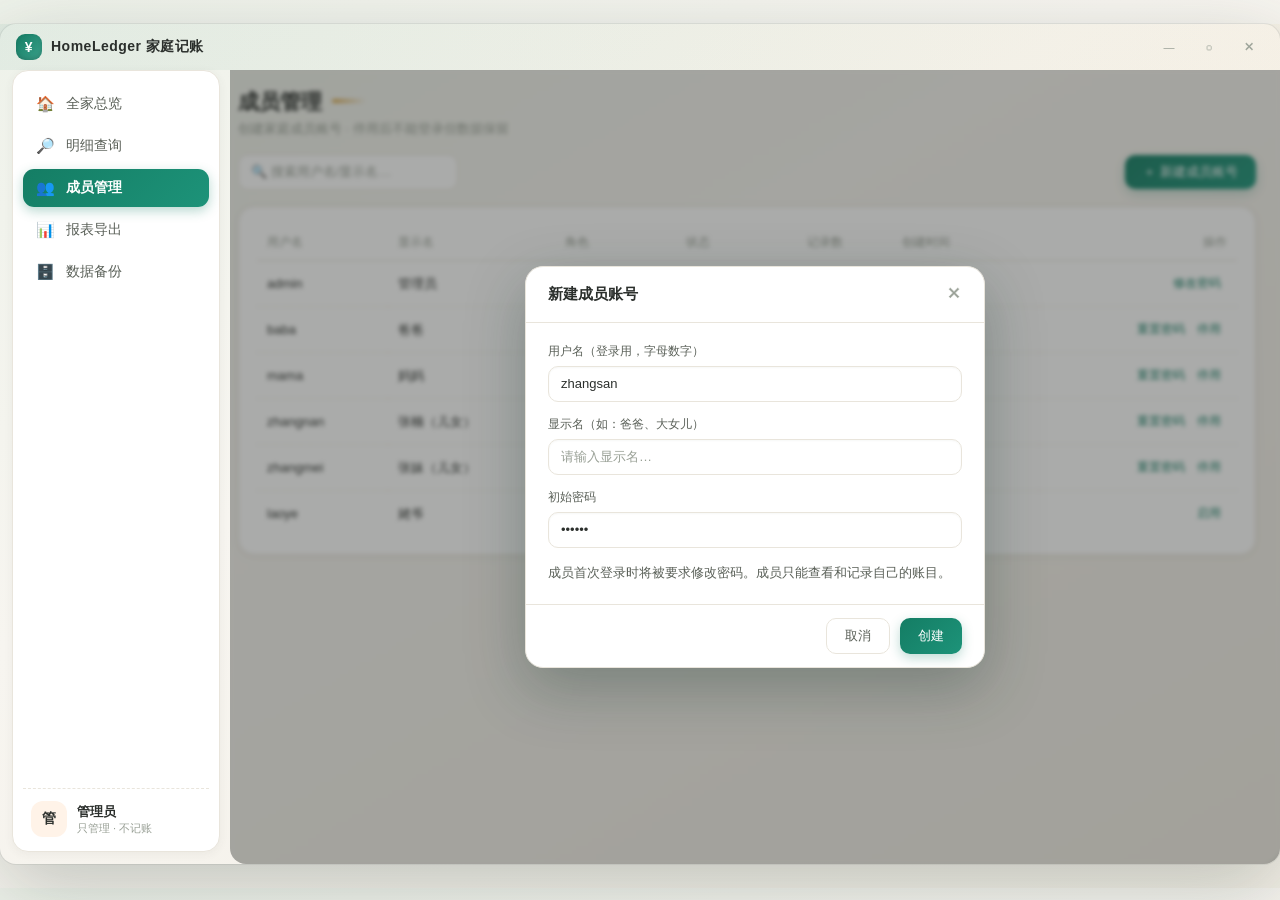
==== design/mockups/admin-members.html @ 65c03cee "文档与原型：新增需求/设计文档及「玉账」风格界面原型 - docs：需求文档（账号权限、记账、存款利息复利结转、四格式报表导出）与设计文档（架构、表结构、利息链模型、里程碑） - design：6 个" ====
<!DOCTYPE html>
<html lang="zh-CN">
<head>
<meta charset="UTF-8">
<title>HomeLedger · 成员管理（管理员）</title>
<link rel="stylesheet" href="shared.css">
</head>
<body>
  <div class="titlebar">
    <div class="logo"><div class="icon">¥</div> HomeLedger 家庭记账</div>
    <div class="spacer"></div>
    <div class="wbtn">—</div><div class="wbtn">▢</div><div class="wbtn close">✕</div>
  </div>
  <div class="body">
    <div class="sidebar">
      <div class="nav-item"><span class="ico">🏠</span> 全家总览</div>
      <div class="nav-item"><span class="ico">🔎</span> 明细查询</div>
      <div class="nav-item active"><span class="ico">👥</span> 成员管理</div>
      <div class="nav-item"><span class="ico">📊</span> 报表导出</div>
      <div class="nav-item"><span class="ico">🗄️</span> 数据备份</div>
      <div class="user">
        <div class="avatar" style="background:#fff3e8;color:var(--warning);">管</div>
        <div><div class="name">管理员</div><div class="role">只管理 · 不记账</div></div>
      </div>
    </div>

    <div class="main" style="position:relative;">
      <div class="page-title">成员管理</div>
      <div class="page-sub">创建家庭成员账号 · 停用后不能登录但数据保留</div>

      <div class="toolbar" style="margin-bottom:16px;">
        <div class="input" style="color:var(--text-3); width:220px;">🔍 搜索用户名/显示名…</div>
        <div class="grow"></div>
        <div class="btn primary">＋ 新建成员账号</div>
      </div>

      <div class="card">
        <table>
          <thead><tr>
            <th>用户名</th><th>显示名</th><th>角色</th><th>状态</th><th>记录数</th><th>创建时间</th><th style="text-align:right;">操作</th>
          </tr></thead>
          <tbody>
            <tr>
              <td>admin</td><td>管理员</td><td><span class="tag orange">管理员</span></td>
              <td><span class="tag green">启用</span></td><td>—</td><td>2026-01-01</td>
              <td style="text-align:right;"><span class="btn link sm">修改密码</span></td>
            </tr>
            <tr>
              <td>baba</td><td>爸爸</td><td><span class="tag blue">成员</span></td>
              <td><span class="tag green">启用</span></td><td>1,286</td><td>2026-01-01</td>
              <td style="text-align:right;"><span class="btn link sm">重置密码</span><span class="btn link sm">停用</span></td>
            </tr>
            <tr>
              <td>mama</td><td>妈妈</td><td><span class="tag blue">成员</span></td>
              <td><span class="tag green">启用</span></td><td>986</td><td>2026-01-01</td>
              <td style="text-align:right;"><span class="btn link sm">重置密码</span><span class="btn link sm">停用</span></td>
            </tr>
            <tr>
              <td>zhangnan</td><td>张楠（儿女）</td><td><span class="tag blue">成员</span></td>
              <td><span class="tag green">启用</span></td><td>128</td><td>2026-01-01</td>
              <td style="text-align:right;"><span class="btn link sm">重置密码</span><span class="btn link sm">停用</span></td>
            </tr>
            <tr>
              <td>zhangmei</td><td>张妹（儿女）</td><td><span class="tag blue">成员</span></td>
              <td><span class="tag green">启用</span></td><td>54</td><td>2026-03-12</td>
              <td style="text-align:right;"><span class="btn link sm">重置密码</span><span class="btn link sm">停用</span></td>
            </tr>
            <tr>
              <td>laoye</td><td>姥爷</td><td><span class="tag blue">成员</span></td>
              <td><span class="tag gray">已停用</span></td><td>0</td><td>2026-02-01</td>
              <td style="text-align:right;"><span class="btn link sm">启用</span></td>
            </tr>
          </tbody>
        </table>
      </div>

      <!-- 新建账号弹窗 -->
      <div class="overlay">
        <div class="modal">
          <div class="m-head">新建成员账号<span class="x">✕</span></div>
          <div class="m-body">
            <div class="field"><label>用户名（登录用，字母数字）</label><div class="input" style="width:100%;">zhangsan</div></div>
            <div class="field"><label>显示名（如：爸爸、大女儿）</label><div class="input" style="width:100%;color:var(--text-3);">请输入显示名…</div></div>
            <div class="field"><label>初始密码</label><div class="input" style="width:100%;">••••••</div></div>
            <p class="tip">成员首次登录时将被要求修改密码。成员只能查看和记录自己的账目。</p>
          </div>
          <div class="m-foot"><div class="btn">取消</div><div class="btn primary">创建</div></div>
        </div>
      </div>
    </div>
  </div>
</body>
</html>
---- design/mockups/shared.css ----
/* HomeLedger「玉账」原型共享样式 — 玉绿 × 暖金 × 米白纸感 */
* { margin: 0; padding: 0; box-sizing: border-box; }

:root {
  --jade: #147d64;          /* 玉绿主色 */
  --jade-deep: #0c5a48;
  --jade-soft: #e3f2ec;
  --gold: #d9a441;          /* 暖金点缀 */
  --gold-soft: #f9efdb;
  --bg: #f7f5f0;            /* 米白纸感 */
  --card: #ffffff;
  --border: #e9e5dc;
  --text: #2b2f2c;
  --text-2: #5a6058;
  --text-3: #99a096;
  --ink-red: #c4553d;       /* 赭红 · 支出 */
  --ink-green: #2f9e6e;     /* 竹绿 · 收入 */
  --sidebar-w: 208px;
  --radius-win: 16px;
  --radius-card: 16px;
  --shadow-card: 0 2px 10px rgba(60, 72, 60, .06);
  --shadow-win: 0 24px 80px rgba(40, 60, 50, .25);
  --num-font: Georgia, "Times New Roman", "Microsoft YaHei", serif;
}

body {
  font-family: "Segoe UI", "Microsoft YaHei", sans-serif;
  background: linear-gradient(150deg, #eef2ea 0%, #f7f5f0 40%, #f3efe6 100%);
  color: var(--text);
  width: 1280px; height: 840px;
  overflow: hidden;
  display: flex; flex-direction: column;
  margin: 24px auto;
  border-radius: var(--radius-win);
  box-shadow: var(--shadow-win), 0 0 0 1px rgba(40,60,50,.08);
}

/* ── 窗体：圆角 + 细描边，标题栏融入 ── */
.titlebar {
  height: 46px;
  background: linear-gradient(90deg, rgba(20,125,100,.06), rgba(217,164,65,.05));
  display: flex; align-items: center;
  padding: 0 16px; gap: 10px;
  font-size: 13px; color: var(--text-2);
}
.titlebar .logo { display: flex; align-items: center; gap: 9px; font-weight: 600; color: var(--text); font-size: 14px; letter-spacing: .5px; }
.titlebar .logo .icon {
  width: 26px; height: 26px; border-radius: 9px;
  background: linear-gradient(135deg, var(--jade), #3aa08a);
  color: #fff; display: flex; align-items: center; justify-content: center;
  font-size: 14px; box-shadow: inset 0 -2px 4px rgba(0,0,0,.15);
}
.titlebar .spacer { flex: 1; }
.titlebar .wbtn {
  width: 30px; height: 26px; border-radius: 7px;
  display: flex; align-items: center; justify-content: center;
  font-size: 11px; color: var(--text-3);
}
.titlebar .wbtn:hover { background: rgba(0,0,0,.06); color: var(--text-2); }
.titlebar .wbtn.close:hover { background: var(--ink-red); color: #fff; }

.body { flex: 1; display: flex; min-height: 0; }

/* ── 侧边导航：纸面浮层，胶囊项 ── */
.sidebar {
  width: var(--sidebar-w);
  margin: 0 10px 12px 12px;
  background: var(--card);
  border: 1px solid var(--border);
  border-radius: var(--radius-card);
  box-shadow: var(--shadow-card);
  padding: 14px 10px 10px;
  display: flex; flex-direction: column; gap: 4px;
}
.nav-item {
  display: flex; align-items: center; gap: 11px;
  padding: 10px 13px; border-radius: 11px;
  font-size: 14px; color: var(--text-2); cursor: default;
  transition: all .15s;
}
.nav-item .ico { width: 19px; text-align: center; font-size: 15px; }
.nav-item:hover { background: #f3f1ea; }
.nav-item.active {
  background: linear-gradient(135deg, var(--jade), #1d9379);
  color: #fff; font-weight: 600;
  box-shadow: 0 4px 12px rgba(20,125,100,.3);
}
.sidebar .user {
  margin-top: auto;
  border-top: 1px dashed var(--border);
  padding: 12px 8px 4px;
  display: flex; align-items: center; gap: 10px;
}
.avatar {
  width: 36px; height: 36px; border-radius: 12px;
  background: var(--jade-soft); color: var(--jade-deep);
  display: flex; align-items: center; justify-content: center;
  font-weight: 700; font-size: 14px;
}
.user .name { font-size: 13px; font-weight: 600; }
.user .role { font-size: 11px; color: var(--text-3); }

/* ── 主区域 ── */
.main { flex: 1; padding: 18px 24px 20px 8px; overflow: auto; min-width: 0; }
.page-title { font-size: 21px; font-weight: 700; margin-bottom: 4px; }
.page-title::after {
  content: ""; display: inline-block; width: 34px; height: 4px;
  border-radius: 2px; margin-left: 10px; vertical-align: 6px;
  background: linear-gradient(90deg, var(--gold), transparent);
}
.page-sub { font-size: 13px; color: var(--text-3); margin-bottom: 16px; }

/* ── 卡片 ── */
.card {
  background: var(--card); border: 1px solid var(--border);
  border-radius: var(--radius-card);
  box-shadow: var(--shadow-card);
  padding: 18px;
}
.card h3 { font-size: 14px; font-weight: 600; margin-bottom: 12px; }
.grid { display: grid; gap: 14px; }
.cols-4 { grid-template-columns: repeat(4, 1fr); }
.cols-3 { grid-template-columns: repeat(3, 1fr); }
.cols-2 { grid-template-columns: 1fr 1fr; }

.stat .label { font-size: 12px; color: var(--text-3); margin-bottom: 7px; display: flex; align-items: center; gap: 6px; }
.stat .label::before { content: ""; width: 6px; height: 6px; border-radius: 2px; background: var(--gold); }
.stat .value { font-size: 25px; font-weight: 700; font-family: var(--num-font); font-variant-numeric: tabular-nums; letter-spacing: .3px; }
.stat .value.income { color: var(--ink-green); }
.stat .value.expense { color: var(--ink-red); }
.stat .value.rate { color: var(--jade); }

/* ── 表单控件 ── */
.btn {
  display: inline-flex; align-items: center; justify-content: center; gap: 6px;
  padding: 8px 18px; border-radius: 10px; border: 1px solid var(--border);
  background: #fff; color: var(--text-2); font-size: 13px; cursor: default;
}
.btn:hover { border-color: var(--jade); color: var(--jade); }
.btn.primary {
  background: linear-gradient(135deg, var(--jade), #1d9379);
  border: none; color: #fff; font-weight: 500;
  box-shadow: 0 4px 12px rgba(20,125,100,.28);
}
.btn.danger { color: var(--ink-red); }
.btn.danger:hover { border-color: var(--ink-red); }
.btn.sm { padding: 4px 11px; font-size: 12px; }
.btn.link { border: none; background: none; color: var(--jade); padding: 4px 6px; }

.input, .select {
  height: 36px; padding: 0 12px; border: 1px solid var(--border);
  border-radius: 10px; background: #fff; font-size: 13px; color: var(--text);
  display: inline-flex; align-items: center; min-width: 120px;
  box-shadow: inset 0 1px 2px rgba(60,72,60,.04);
}
.input:focus, .select:focus { outline: none; border-color: var(--jade); box-shadow: 0 0 0 3px rgba(20,125,100,.15); }
.field { display: flex; flex-direction: column; gap: 6px; }
.field > label { font-size: 12px; color: var(--text-2); }
.input.big {
  height: 48px; font-size: 21px; font-weight: 700;
  font-family: var(--num-font);
  border-radius: 12px;
}

.seg { display: inline-flex; background: #efede6; border-radius: 11px; padding: 3px; gap: 2px; }
.seg span { padding: 6px 18px; font-size: 13px; color: var(--text-2); border-radius: 8px; }
.seg span.on { background: #fff; color: var(--jade-deep); font-weight: 600; box-shadow: 0 1px 4px rgba(60,72,60,.12); }

/* ── 表格 ── */
table { width: 100%; border-collapse: collapse; font-size: 13px; }
th {
  text-align: left; padding: 9px 10px; color: var(--text-3);
  font-weight: 500; font-size: 12px; border-bottom: 1px solid var(--border);
}
td { padding: 10px 10px; border-bottom: 1px dashed #eeeadf; font-variant-numeric: tabular-nums; }
tr:last-child td { border-bottom: none; }
tr:hover td { background: #f8f7f2; }
td.amount-in { color: var(--ink-green); font-weight: 600; }
td.amount-out { color: var(--ink-red); font-weight: 600; }

.tag {
  display: inline-flex; align-items: center;
  padding: 2px 9px; border-radius: 6px; font-size: 11px; font-weight: 500;
}
.tag.green { background: var(--jade-soft); color: var(--ink-green); }
.tag.red { background: #f9e9e4; color: var(--ink-red); }
.tag.blue { background: var(--jade-soft); color: var(--jade-deep); }
.tag.gray { background: #f0eee8; color: var(--text-3); }
.tag.orange { background: var(--gold-soft); color: #a97822; }

/* ── 图表（纯 CSS 示意） ── */
.chart-bars { display: flex; align-items: flex-end; gap: 14px; height: 180px; padding: 8px 4px 0; }
.chart-bars .bar-g { flex: 1; display: flex; flex-direction: column; justify-content: flex-end; gap: 3px; height: 100%; }
.chart-bars .m { text-align: center; font-size: 11px; color: var(--text-3); padding-top: 5px; }
.bar { border-radius: 5px 5px 2px 2px; }
.bar.in { background: linear-gradient(180deg, #35ab7d, var(--ink-green)); }
.bar.out { background: linear-gradient(180deg, #d97a63, var(--ink-red)); opacity: .8; }

.chart-legend { display: flex; gap: 16px; font-size: 12px; color: var(--text-2); margin-top: 10px; }
.chart-legend i { display: inline-block; width: 10px; height: 10px; border-radius: 3px; margin-right: 5px; }

.donut {
  width: 150px; height: 150px; border-radius: 50%;
  background: conic-gradient(var(--jade) 0 40%, var(--gold) 40% 62%, var(--ink-green) 62% 80%, var(--ink-red) 80% 92%, #b9bdb4 92% 100%);
  position: relative; margin: 8px auto;
  box-shadow: inset 0 0 0 1px rgba(0,0,0,.04);
}
.donut::after { content: ""; position: absolute; inset: 36px; background: #fff; border-radius: 50%; box-shadow: 0 1px 4px rgba(0,0,0,.06); }
.legend-list { font-size: 12px; color: var(--text-2); }
.legend-list li { display: flex; align-items: center; gap: 8px; padding: 5px 0; list-style: none; }
.legend-list b { margin-left: auto; font-variant-numeric: tabular-nums; font-weight: 600; }

/* ── 弹窗 ── */
.overlay {
  position: absolute; inset: 0; background: rgba(43,47,44,.4);
  backdrop-filter: blur(2px);
  display: flex; align-items: center; justify-content: center; z-index: 10;
  border-radius: 0 0 var(--radius-win) var(--radius-win);
}
.modal {
  background: #fff; border-radius: 18px; width: 460px;
  box-shadow: 0 20px 60px rgba(20,50,40,.3); overflow: hidden;
  border: 1px solid var(--border);
}
.modal .m-head { padding: 18px 22px; font-size: 15px; font-weight: 700; border-bottom: 1px solid var(--border); display: flex; }
.modal .m-head .x { margin-left: auto; color: var(--text-3); font-weight: 400; }
.modal .m-body { padding: 20px 22px; display: flex; flex-direction: column; gap: 14px; }
.modal .m-foot { padding: 13px 22px; border-top: 1px solid var(--border); display: flex; justify-content: flex-end; gap: 10px; }
.modal p.tip { font-size: 13px; color: var(--text-2); line-height: 1.7; }
.modal .kv { display: flex; justify-content: space-between; font-size: 13px; padding: 4px 0; }
.modal .kv b { font-variant-numeric: tabular-nums; }

/* ── 其他 ── */
.chip-row { display: flex; gap: 8px; flex-wrap: wrap; align-items: center; }
.chip {
  padding: 5px 14px; border-radius: 18px; font-size: 12px;
  background: #fff; border: 1px solid var(--border); color: var(--text-2);
}
.chip.on { background: var(--jade-soft); border-color: var(--jade); color: var(--jade-deep); font-weight: 500; }
.toolbar { display: flex; gap: 10px; align-items: center; flex-wrap: wrap; }
.toolbar .grow { flex: 1; }
.divider { height: 1px; background: var(--border); margin: 14px 0; }
.muted { color: var(--text-3); font-size: 12px; }
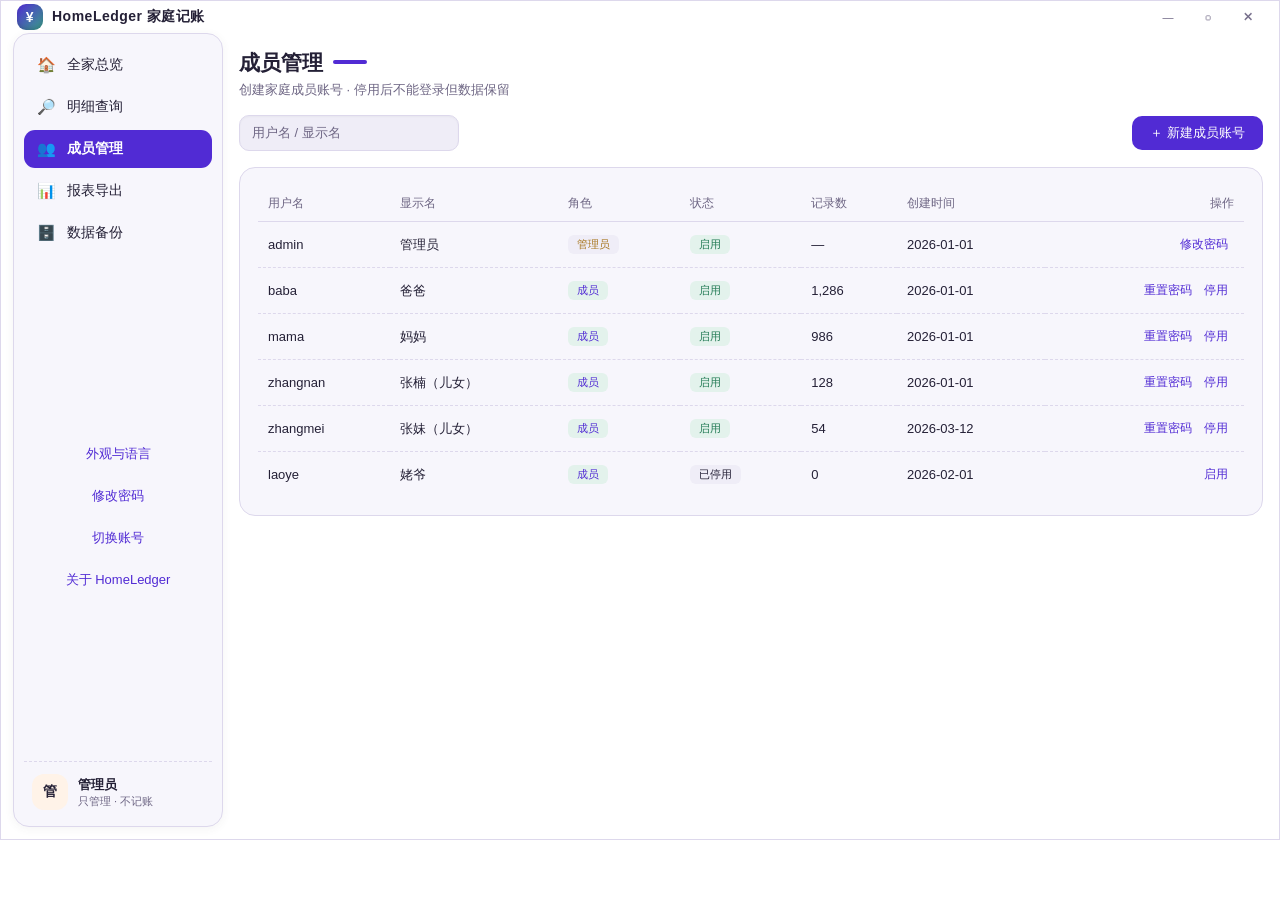
==== commit 0a4c1536: "docs: 交付单文件离线原型与界面对照证据" ====
--- a/design/mockups/admin-members.html
+++ b/design/mockups/admin-members.html
@@ -4,6 +4,7 @@
 <meta charset="UTF-8">
 <title>HomeLedger · 成员管理（管理员）</title>
 <link rel="stylesheet" href="shared.css">
+<link rel="stylesheet" href="product.css">
 </head>
 <body>
   <div class="titlebar">
@@ -89,5 +90,6 @@
       </div>
     </div>
   </div>
+<script src="product-resources.js"></script><script src="product.js"></script>
 </body>
 </html>
--- a/design/mockups/product.css
+++ b/design/mockups/product.css
@@ -0,0 +1,51 @@
+/* 产品原型与共享 Studio 八色三态对齐，保留原卡片和表格结构。 */
+body { margin:0; border-radius:0; box-shadow:none; background:var(--bg); border:1px solid var(--border); }
+.titlebar { height:32px; min-height:32px; background:var(--bg); }
+.titlebar .logo { color:var(--text); font-size:14px; }
+.sidebar { width:210px; min-width:210px; margin:0 0 12px 12px; background:var(--card); padding:12px 10px; }
+.main { padding:16px; }
+.card { background:var(--card); border-color:var(--border); box-shadow:none; }
+.page-title { font-size:21px; }
+.page-title::after { background:var(--jade); }
+.page-sub { margin-bottom:16px; }
+.nav-item.active,.btn.primary { background:var(--jade); box-shadow:none; }
+.nav-item:hover { background:var(--raised); }
+.nav-item { text-decoration:none; }
+.input,.select,.btn,.seg,.tag.gray,.pager .pg { background:var(--raised); border-color:var(--border); color:var(--text); }
+.input,.select { min-width:0; }
+.seg .on { background:var(--card); color:var(--jade); }
+.quick { grid-template-columns:170px 160px 150px 160px minmax(80px,1fr) 120px; gap:12px; }
+.toolbar { flex-wrap:wrap; gap:10px; }
+.user { margin-top:auto; }
+.user .role { white-space:normal; }
+.product-actions { margin-top:auto; display:flex; flex-direction:column; gap:8px; padding-top:20px; }
+.product-actions .btn { border:none; background:transparent; color:var(--jade); text-align:center; justify-content:center; }
+.overlay { display:none; position:absolute; inset:32px 0 0; z-index:20; background:rgba(10,10,20,.38); align-items:center; justify-content:center; }
+.overlay.open { display:flex; }
+.modal { width:620px; max-height:760px; overflow:auto; background:var(--bg); color:var(--text); border:1px solid var(--border); border-radius:12px; box-shadow:0 20px 70px #0004; }
+.modal .m-head,.modal .m-foot { background:var(--bg); border-color:var(--border); }
+.modal .m-body { padding:24px; }
+.m-head .x { cursor:pointer; }
+.about-heading { display:flex; align-items:center; gap:14px; margin-bottom:20px; }
+.about-heading img { width:44px; height:44px; }
+.about-heading h2 { font-size:22px; margin-bottom:5px; }
+.about-info { display:grid; grid-template-columns:100px 1fr; gap:12px 20px; font-size:13px; }
+.about-info dt { color:var(--text-3); }
+.about-info dd { margin:0; overflow-wrap:anywhere; }
+.update-row { display:flex; align-items:center; gap:16px; justify-content:space-between; }
+.update-row p { font-size:12px; color:var(--text-3); margin-top:5px; }
+.update-status { margin-top:12px; font-size:13px; }
+.update-progress { width:100%; accent-color:var(--jade); margin-top:10px; }
+.settings-grid { display:grid; grid-template-columns:120px 1fr; align-items:center; gap:16px; }
+.settings-grid select { padding:10px; color:var(--text); background:var(--raised); border:1px solid var(--border); border-radius:8px; }
+.btn { cursor:pointer; }
+.input[contenteditable] { cursor:text; }
+.input[data-placeholder]:empty::before { content:attr(data-placeholder);color:var(--text-3);pointer-events:none; }
+.prototype-field { display:flex;flex-direction:column;gap:6px;margin-bottom:16px;font-size:13px; }
+.prototype-field input { width:100%;padding:10px;border:1px solid var(--border);border-radius:8px;background:var(--raised);color:var(--text); }
+.prototype-toast { position:absolute; bottom:20px; right:20px; padding:12px 18px; background:var(--card); border:1px solid var(--border); border-radius:10px; font-size:13px; z-index:50; }
+.login-wrap { background:var(--bg) !important; }
+.login-card { background:var(--card) !important; border-color:var(--border) !important; }
+input { accent-color:var(--jade); }
+th,td { border-color:var(--border); }
+tr:hover td { background:var(--raised); }
